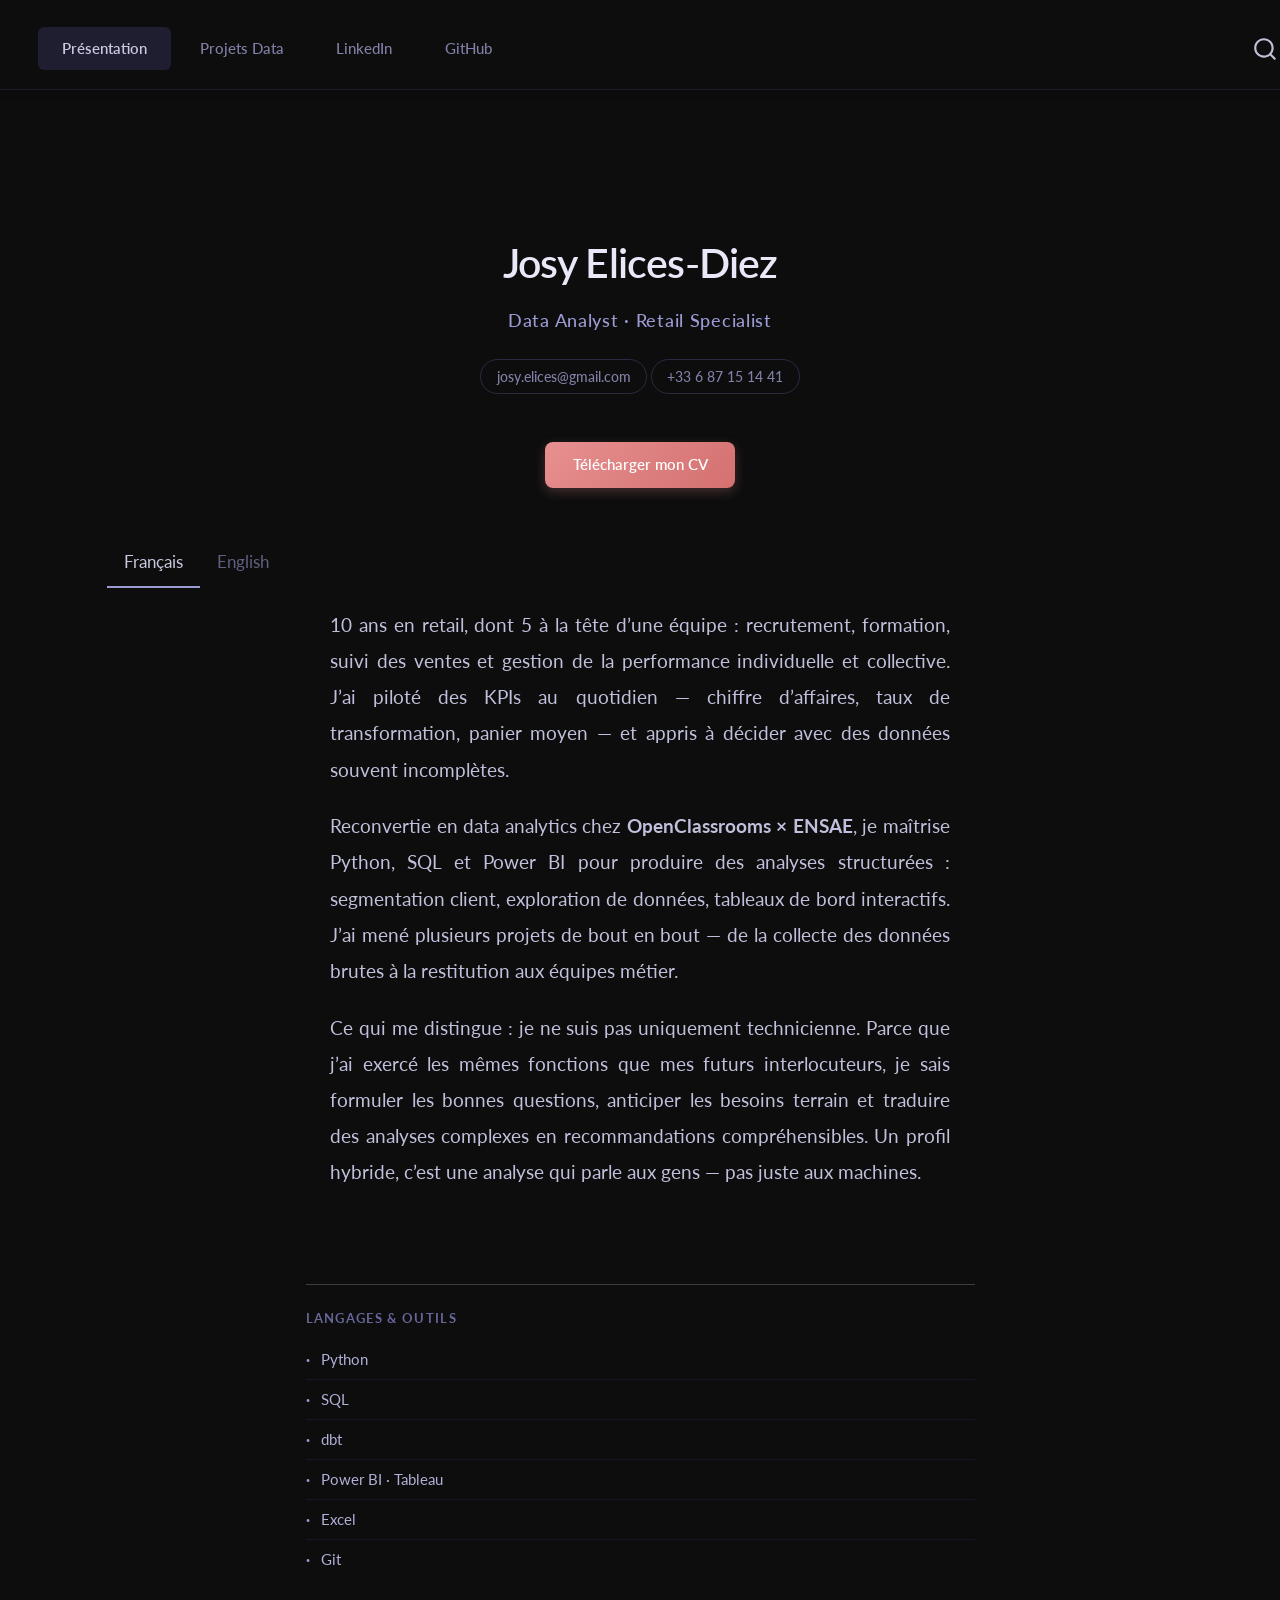
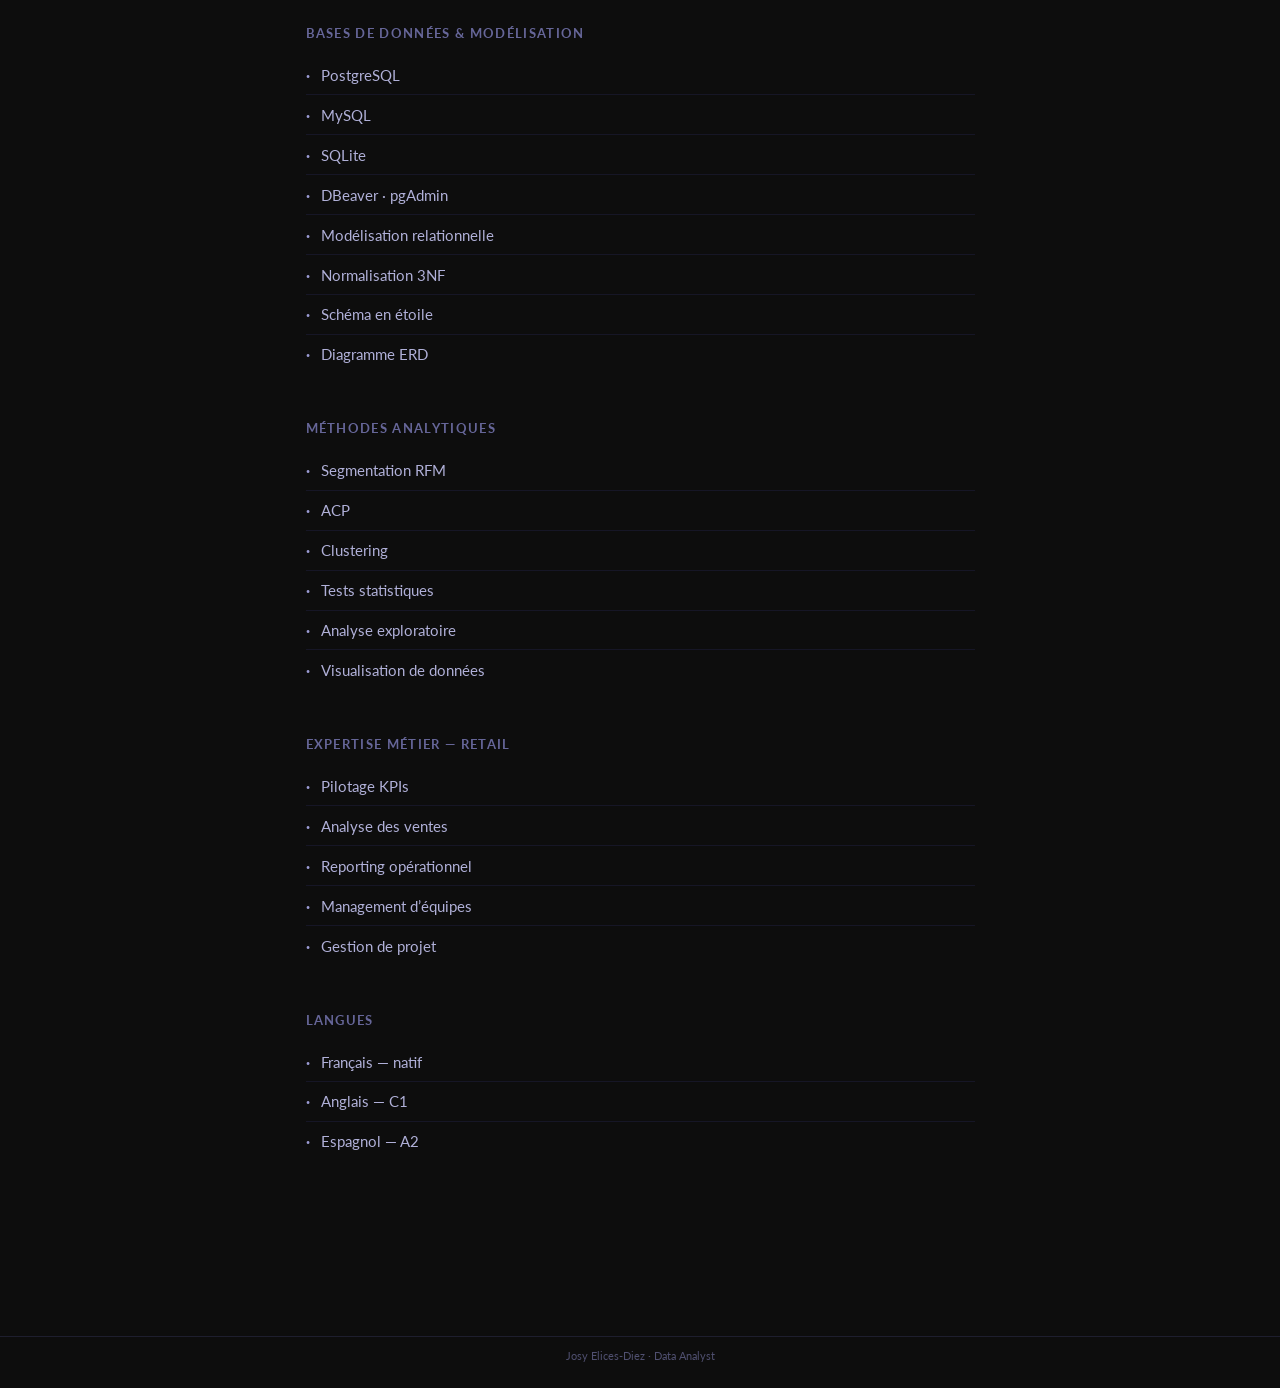
==== docs/index.html @ a038ada2 "Bio en 3 paragraphes : expérience, reconversion, valeur ajoutée hybride Co-Authored-By: Claude Sonne" ====
<!DOCTYPE html>
<html xmlns="http://www.w3.org/1999/xhtml" lang="en" xml:lang="en"><head>

<meta charset="utf-8">
<meta name="generator" content="quarto-1.9.37">

<meta name="viewport" content="width=device-width, initial-scale=1.0, user-scalable=yes">


<title>PORTFOLIO 2026</title>
<style>
/* Default styles provided by pandoc.
** See https://pandoc.org/MANUAL.html#variables-for-html for config info.
*/
code{white-space: pre-wrap;}
span.smallcaps{font-variant: small-caps;}
div.columns{display: flex; gap: min(4vw, 1.5em);}
div.column{flex: auto; overflow-x: auto;}
div.hanging-indent{margin-left: 1.5em; text-indent: -1.5em;}
ul.task-list{list-style: none;}
ul.task-list li input[type="checkbox"] {
  width: 0.8em;
  margin: 0 0.8em 0.2em -1em; /* quarto-specific, see https://github.com/quarto-dev/quarto-cli/issues/4556 */ 
  vertical-align: middle;
}
</style>


<script src="site_libs/quarto-nav/quarto-nav.js"></script>
<script src="site_libs/clipboard/clipboard.min.js"></script>
<script src="site_libs/quarto-search/autocomplete.umd.js"></script>
<script src="site_libs/quarto-search/fuse.min.js"></script>
<script src="site_libs/quarto-search/quarto-search.js"></script>
<meta name="quarto:offset" content="./">
<link href="./assets/favicon.png" rel="icon" type="image/png">
<script src="site_libs/quarto-html/quarto.js" type="module"></script>
<script src="site_libs/quarto-html/tabsets/tabsets.js" type="module"></script>
<script src="site_libs/quarto-html/popper.min.js"></script>
<script src="site_libs/quarto-html/tippy.umd.min.js"></script>
<script src="site_libs/quarto-html/anchor.min.js"></script>
<link href="site_libs/quarto-html/tippy.css" rel="stylesheet">
<link href="site_libs/quarto-html/quarto-syntax-highlighting-dark-d0ae9245876894da5ac7e18953ecc5cc.css" rel="stylesheet" id="quarto-text-highlighting-styles">
<script src="site_libs/bootstrap/bootstrap.min.js"></script>
<link href="site_libs/bootstrap/bootstrap-icons.css" rel="stylesheet">
<link href="site_libs/bootstrap/bootstrap-b96e903ed4b88f406683ec8179bb6e26.min.css" rel="stylesheet" append-hash="true" id="quarto-bootstrap" data-mode="dark">
<script id="quarto-search-options" type="application/json">{
  "location": "navbar",
  "copy-button": false,
  "collapse-after": 3,
  "panel-placement": "end",
  "type": "overlay",
  "limit": 50,
  "keyboard-shortcut": [
    "f",
    "/",
    "s"
  ],
  "show-item-context": false,
  "language": {
    "search-no-results-text": "No results",
    "search-matching-documents-text": "matching documents",
    "search-copy-link-title": "Copy link to search",
    "search-hide-matches-text": "Hide additional matches",
    "search-more-match-text": "more match in this document",
    "search-more-matches-text": "more matches in this document",
    "search-clear-button-title": "Clear",
    "search-text-placeholder": "",
    "search-detached-cancel-button-title": "Cancel",
    "search-submit-button-title": "Submit",
    "search-label": "Search"
  }
}</script>
<style>html{ scroll-behavior: smooth; }</style>


</head>

<body class="nav-fixed quarto-light">

<div id="quarto-search-results"></div>
  <header id="quarto-header" class="headroom fixed-top">
    <nav class="navbar navbar-expand-lg " data-bs-theme="dark">
      <div class="navbar-container container-fluid">
      <div class="navbar-brand-container mx-auto">
    <a class="navbar-brand" href="./index.html">
    <span class="navbar-title">PORTFOLIO 2026</span>
    </a>
  </div>
            <div id="quarto-search" class="" title="Search"></div>
          <button class="navbar-toggler" type="button" data-bs-toggle="collapse" data-bs-target="#navbarCollapse" aria-controls="navbarCollapse" role="menu" aria-expanded="false" aria-label="Toggle navigation" onclick="if (window.quartoToggleHeadroom) { window.quartoToggleHeadroom(); }">
  <span class="navbar-toggler-icon"></span>
</button>
          <div class="collapse navbar-collapse" id="navbarCollapse">
            <ul class="navbar-nav navbar-nav-scroll me-auto">
  <li class="nav-item">
    <a class="nav-link active" href="./index.html" aria-current="page"> 
<span class="menu-text">Présentation</span></a>
  </li>  
  <li class="nav-item">
    <a class="nav-link" href="./projets.html"> 
<span class="menu-text">Projets Data</span></a>
  </li>  
  <li class="nav-item">
    <a class="nav-link" href="https://www.linkedin.com/in/josy-elices-diez-03523225a/"> 
<span class="menu-text">LinkedIn</span></a>
  </li>  
  <li class="nav-item">
    <a class="nav-link" href="https://github.com/Elicesjo"> 
<span class="menu-text">GitHub</span></a>
  </li>  
</ul>
          </div> <!-- /navcollapse -->
            <div class="quarto-navbar-tools">
</div>
      </div> <!-- /container-fluid -->
    </nav>
</header>
<!-- content -->
<div id="quarto-content" class="quarto-container page-columns page-rows-contents page-layout-full page-navbar">
<!-- sidebar -->
<!-- margin-sidebar -->
    
<!-- main -->
<main class="content column-page" id="quarto-document-content"><header id="title-block-header" class="quarto-title-block"></header>




<section id="josy-elices-diez" class="level1 about-hero">
<h1>Josy Elices-Diez</h1>
<div class="job-title">
<p>Data Analyst · Retail Specialist</p>
</div>
<div class="contact-links">
<p><a href="mailto:josy.elices@gmail.com" class="contact-link">josy.elices@gmail.com</a> <a href="tel:+33687151441" class="contact-link">+33 6 87 15 14 41</a></p>
</div>
<div class="hero-actions">
<p><a href="assets/cv.pdf" class="cv-btn">Télécharger mon CV</a></p>
</div>
<div class="tabset-margin-container"></div><div class="panel-tabset">
<ul class="nav nav-tabs" role="tablist"><li class="nav-item" role="presentation"><a class="nav-link active" id="tabset-1-1-tab" data-bs-toggle="tab" data-bs-target="#tabset-1-1" role="tab" aria-controls="tabset-1-1" aria-selected="true" href="">Français</a></li><li class="nav-item" role="presentation"><a class="nav-link" id="tabset-1-2-tab" data-bs-toggle="tab" data-bs-target="#tabset-1-2" role="tab" aria-controls="tabset-1-2" aria-selected="false" href="">English</a></li></ul>
<div class="tab-content">
<div id="tabset-1-1" class="tab-pane active" role="tabpanel" aria-labelledby="tabset-1-1-tab">
<p>10 ans en retail, dont 5 à la tête d’une équipe : recrutement, formation, suivi des ventes et gestion de la performance individuelle et collective. J’ai piloté des KPIs au quotidien — chiffre d’affaires, taux de transformation, panier moyen — et appris à décider avec des données souvent incomplètes.</p>
<p>Reconvertie en data analytics chez <strong>OpenClassrooms × ENSAE</strong>, je maîtrise Python, SQL et Power BI pour produire des analyses structurées : segmentation client, exploration de données, tableaux de bord interactifs. J’ai mené plusieurs projets de bout en bout — de la collecte des données brutes à la restitution aux équipes métier.</p>
<p>Ce qui me distingue : je ne suis pas uniquement technicienne. Parce que j’ai exercé les mêmes fonctions que mes futurs interlocuteurs, je sais formuler les bonnes questions, anticiper les besoins terrain et traduire des analyses complexes en recommandations compréhensibles. Un profil hybride, c’est une analyse qui parle aux gens — pas juste aux machines.</p>
</div>
<div id="tabset-1-2" class="tab-pane" role="tabpanel" aria-labelledby="tabset-1-2-tab">
<p>10 years in retail, 5 of them managing a team: recruiting, training, tracking sales and individual performance. I drove KPIs daily — revenue, conversion rate, average basket — and learned to make decisions with imperfect data.</p>
<p>Retrained in data analytics at <strong>OpenClassrooms × ENSAE</strong>, I work with Python, SQL and Power BI to deliver structured analyses: customer segmentation, exploratory data analysis, interactive dashboards. I have led several end-to-end projects — from raw data to business-ready insights.</p>
<p>What sets me apart: I’m not just a technician. Because I’ve done the jobs of the people I’ll be analysing data for, I know how to ask the right questions, anticipate real needs, and turn complex analyses into clear recommendations. A hybrid profile means insights that speak to people — not just to machines.</p>
</div>
</div>
</div>
</section>
<div class="about-content">
<hr>
<section id="langages-outils" class="level4 skill-group">
<h4 class="anchored" data-anchor-id="langages-outils">Langages &amp; outils</h4>
<ul>
<li>Python</li>
<li>SQL</li>
<li>dbt</li>
<li>Power BI · Tableau</li>
<li>Excel</li>
<li>Git</li>
</ul>
</section>
<section id="bases-de-données-modélisation" class="level4 skill-group">
<h4 class="anchored" data-anchor-id="bases-de-données-modélisation">Bases de données &amp; modélisation</h4>
<ul>
<li>PostgreSQL</li>
<li>MySQL</li>
<li>SQLite</li>
<li>DBeaver · pgAdmin</li>
<li>Modélisation relationnelle</li>
<li>Normalisation 3NF</li>
<li>Schéma en étoile</li>
<li>Diagramme ERD</li>
</ul>
</section>
<section id="méthodes-analytiques" class="level4 skill-group">
<h4 class="anchored" data-anchor-id="méthodes-analytiques">Méthodes analytiques</h4>
<ul>
<li>Segmentation RFM</li>
<li>ACP</li>
<li>Clustering</li>
<li>Tests statistiques</li>
<li>Analyse exploratoire</li>
<li>Visualisation de données</li>
</ul>
</section>
<section id="expertise-métier-retail" class="level4 skill-group">
<h4 class="anchored" data-anchor-id="expertise-métier-retail">Expertise métier — Retail</h4>
<ul>
<li>Pilotage KPIs</li>
<li>Analyse des ventes</li>
<li>Reporting opérationnel</li>
<li>Management d’équipes</li>
<li>Gestion de projet</li>
</ul>
</section>
<section id="langues" class="level4 skill-group">
<h4 class="anchored" data-anchor-id="langues">Langues</h4>
<ul>
<li>Français — natif</li>
<li>Anglais — C1</li>
<li>Espagnol — A2</li>
</ul>
</section>
</div>



</main> <!-- /main -->
<script id="quarto-html-after-body" type="application/javascript">
  window.document.addEventListener("DOMContentLoaded", function (event) {
    const icon = "";
    const anchorJS = new window.AnchorJS();
    anchorJS.options = {
      placement: 'right',
      icon: icon
    };
    anchorJS.add('.anchored');
    const isCodeAnnotation = (el) => {
      for (const clz of el.classList) {
        if (clz.startsWith('code-annotation-')) {                     
          return true;
        }
      }
      return false;
    }
    const onCopySuccess = function(e) {
      // button target
      const button = e.trigger;
      // don't keep focus
      button.blur();
      // flash "checked"
      button.classList.add('code-copy-button-checked');
      var currentTitle = button.getAttribute("title");
      button.setAttribute("title", "Copied!");
      let tooltip;
      if (window.bootstrap) {
        button.setAttribute("data-bs-toggle", "tooltip");
        button.setAttribute("data-bs-placement", "left");
        button.setAttribute("data-bs-title", "Copied!");
        tooltip = new bootstrap.Tooltip(button, 
          { trigger: "manual", 
            customClass: "code-copy-button-tooltip",
            offset: [0, -8]});
        tooltip.show();    
      }
      setTimeout(function() {
        if (tooltip) {
          tooltip.hide();
          button.removeAttribute("data-bs-title");
          button.removeAttribute("data-bs-toggle");
          button.removeAttribute("data-bs-placement");
        }
        button.setAttribute("title", currentTitle);
        button.classList.remove('code-copy-button-checked');
      }, 1000);
      // clear code selection
      e.clearSelection();
    }
    const getTextToCopy = function(trigger) {
      const outerScaffold = trigger.parentElement.cloneNode(true);
      const codeEl = outerScaffold.querySelector('code');
      for (const childEl of codeEl.children) {
        if (isCodeAnnotation(childEl)) {
          childEl.remove();
        }
      }
      return codeEl.innerText;
    }
    const clipboard = new window.ClipboardJS('.code-copy-button:not([data-in-quarto-modal])', {
      text: getTextToCopy
    });
    clipboard.on('success', onCopySuccess);
    if (window.document.getElementById('quarto-embedded-source-code-modal')) {
      const clipboardModal = new window.ClipboardJS('.code-copy-button[data-in-quarto-modal]', {
        text: getTextToCopy,
        container: window.document.getElementById('quarto-embedded-source-code-modal')
      });
      clipboardModal.on('success', onCopySuccess);
    }
      var localhostRegex = new RegExp(/^(?:http|https):\/\/localhost\:?[0-9]*\//);
      var mailtoRegex = new RegExp(/^mailto:/);
        var filterRegex = new RegExp('/' + window.location.host + '/');
      var isInternal = (href) => {
          return filterRegex.test(href) || localhostRegex.test(href) || mailtoRegex.test(href);
      }
      // Inspect non-navigation links and adorn them if external
     var links = window.document.querySelectorAll('a[href]:not(.nav-link):not(.navbar-brand):not(.toc-action):not(.sidebar-link):not(.sidebar-item-toggle):not(.pagination-link):not(.no-external):not([aria-hidden]):not(.dropdown-item):not(.quarto-navigation-tool):not(.about-link)');
      for (var i=0; i<links.length; i++) {
        const link = links[i];
        if (!isInternal(link.href)) {
          // undo the damage that might have been done by quarto-nav.js in the case of
          // links that we want to consider external
          if (link.dataset.originalHref !== undefined) {
            link.href = link.dataset.originalHref;
          }
        }
      }
    function tippyHover(el, contentFn, onTriggerFn, onUntriggerFn) {
      const config = {
        allowHTML: true,
        maxWidth: 500,
        delay: 100,
        arrow: false,
        appendTo: function(el) {
            return el.parentElement;
        },
        interactive: true,
        interactiveBorder: 10,
        theme: 'quarto',
        placement: 'bottom-start',
      };
      if (contentFn) {
        config.content = contentFn;
      }
      if (onTriggerFn) {
        config.onTrigger = onTriggerFn;
      }
      if (onUntriggerFn) {
        config.onUntrigger = onUntriggerFn;
      }
      window.tippy(el, config); 
    }
    const noterefs = window.document.querySelectorAll('a[role="doc-noteref"]');
    for (var i=0; i<noterefs.length; i++) {
      const ref = noterefs[i];
      tippyHover(ref, function() {
        // use id or data attribute instead here
        let href = ref.getAttribute('data-footnote-href') || ref.getAttribute('href');
        try { href = new URL(href).hash; } catch {}
        const id = href.replace(/^#\/?/, "");
        const note = window.document.getElementById(id);
        if (note) {
          return note.innerHTML;
        } else {
          return "";
        }
      });
    }
    const xrefs = window.document.querySelectorAll('a.quarto-xref');
    const processXRef = (id, note) => {
      // Strip column container classes
      const stripColumnClz = (el) => {
        el.classList.remove("page-full", "page-columns");
        if (el.children) {
          for (const child of el.children) {
            stripColumnClz(child);
          }
        }
      }
      stripColumnClz(note)
      if (id === null || id.startsWith('sec-')) {
        // Special case sections, only their first couple elements
        const container = document.createElement("div");
        if (note.children && note.children.length > 2) {
          container.appendChild(note.children[0].cloneNode(true));
          for (let i = 1; i < note.children.length; i++) {
            const child = note.children[i];
            if (child.tagName === "P" && child.innerText === "") {
              continue;
            } else {
              container.appendChild(child.cloneNode(true));
              break;
            }
          }
          if (window.Quarto?.typesetMath) {
            window.Quarto.typesetMath(container);
          }
          return container.innerHTML
        } else {
          if (window.Quarto?.typesetMath) {
            window.Quarto.typesetMath(note);
          }
          return note.innerHTML;
        }
      } else {
        // Remove any anchor links if they are present
        const anchorLink = note.querySelector('a.anchorjs-link');
        if (anchorLink) {
          anchorLink.remove();
        }
        if (window.Quarto?.typesetMath) {
          window.Quarto.typesetMath(note);
        }
        if (note.classList.contains("callout")) {
          return note.outerHTML;
        } else {
          return note.innerHTML;
        }
      }
    }
    for (var i=0; i<xrefs.length; i++) {
      const xref = xrefs[i];
      tippyHover(xref, undefined, function(instance) {
        instance.disable();
        let url = xref.getAttribute('href');
        let hash = undefined; 
        if (url.startsWith('#')) {
          hash = url;
        } else {
          try { hash = new URL(url).hash; } catch {}
        }
        if (hash) {
          const id = hash.replace(/^#\/?/, "");
          const note = window.document.getElementById(id);
          if (note !== null) {
            try {
              const html = processXRef(id, note.cloneNode(true));
              instance.setContent(html);
            } finally {
              instance.enable();
              instance.show();
            }
          } else {
            // See if we can fetch this
            fetch(url.split('#')[0])
            .then(res => res.text())
            .then(html => {
              const parser = new DOMParser();
              const htmlDoc = parser.parseFromString(html, "text/html");
              const note = htmlDoc.getElementById(id);
              if (note !== null) {
                const html = processXRef(id, note);
                instance.setContent(html);
              } 
            }).finally(() => {
              instance.enable();
              instance.show();
            });
          }
        } else {
          // See if we can fetch a full url (with no hash to target)
          // This is a special case and we should probably do some content thinning / targeting
          fetch(url)
          .then(res => res.text())
          .then(html => {
            const parser = new DOMParser();
            const htmlDoc = parser.parseFromString(html, "text/html");
            const note = htmlDoc.querySelector('main.content');
            if (note !== null) {
              // This should only happen for chapter cross references
              // (since there is no id in the URL)
              // remove the first header
              if (note.children.length > 0 && note.children[0].tagName === "HEADER") {
                note.children[0].remove();
              }
              const html = processXRef(null, note);
              instance.setContent(html);
            } 
          }).finally(() => {
            instance.enable();
            instance.show();
          });
        }
      }, function(instance) {
      });
    }
        let selectedAnnoteEl;
        const selectorForAnnotation = ( cell, annotation) => {
          let cellAttr = 'data-code-cell="' + cell + '"';
          let lineAttr = 'data-code-annotation="' +  annotation + '"';
          const selector = 'span[' + cellAttr + '][' + lineAttr + ']';
          return selector;
        }
        const selectCodeLines = (annoteEl) => {
          const doc = window.document;
          const targetCell = annoteEl.getAttribute("data-target-cell");
          const targetAnnotation = annoteEl.getAttribute("data-target-annotation");
          const annoteSpan = window.document.querySelector(selectorForAnnotation(targetCell, targetAnnotation));
          const lines = annoteSpan.getAttribute("data-code-lines").split(",");
          const lineIds = lines.map((line) => {
            return targetCell + "-" + line;
          })
          let top = null;
          let height = null;
          let parent = null;
          if (lineIds.length > 0) {
              //compute the position of the single el (top and bottom and make a div)
              const el = window.document.getElementById(lineIds[0]);
              top = el.offsetTop;
              height = el.offsetHeight;
              parent = el.parentElement.parentElement;
            if (lineIds.length > 1) {
              const lastEl = window.document.getElementById(lineIds[lineIds.length - 1]);
              const bottom = lastEl.offsetTop + lastEl.offsetHeight;
              height = bottom - top;
            }
            if (top !== null && height !== null && parent !== null) {
              // cook up a div (if necessary) and position it 
              let div = window.document.getElementById("code-annotation-line-highlight");
              if (div === null) {
                div = window.document.createElement("div");
                div.setAttribute("id", "code-annotation-line-highlight");
                div.style.position = 'absolute';
                parent.appendChild(div);
              }
              div.style.top = top - 2 + "px";
              div.style.height = height + 4 + "px";
              div.style.left = 0;
              let gutterDiv = window.document.getElementById("code-annotation-line-highlight-gutter");
              if (gutterDiv === null) {
                gutterDiv = window.document.createElement("div");
                gutterDiv.setAttribute("id", "code-annotation-line-highlight-gutter");
                gutterDiv.style.position = 'absolute';
                const codeCell = window.document.getElementById(targetCell);
                const gutter = codeCell.querySelector('.code-annotation-gutter');
                gutter.appendChild(gutterDiv);
              }
              gutterDiv.style.top = top - 2 + "px";
              gutterDiv.style.height = height + 4 + "px";
            }
            selectedAnnoteEl = annoteEl;
          }
        };
        const unselectCodeLines = () => {
          const elementsIds = ["code-annotation-line-highlight", "code-annotation-line-highlight-gutter"];
          elementsIds.forEach((elId) => {
            const div = window.document.getElementById(elId);
            if (div) {
              div.remove();
            }
          });
          selectedAnnoteEl = undefined;
        };
          // Handle positioning of the toggle
      window.addEventListener(
        "resize",
        throttle(() => {
          elRect = undefined;
          if (selectedAnnoteEl) {
            selectCodeLines(selectedAnnoteEl);
          }
        }, 10)
      );
      function throttle(fn, ms) {
      let throttle = false;
      let timer;
        return (...args) => {
          if(!throttle) { // first call gets through
              fn.apply(this, args);
              throttle = true;
          } else { // all the others get throttled
              if(timer) clearTimeout(timer); // cancel #2
              timer = setTimeout(() => {
                fn.apply(this, args);
                timer = throttle = false;
              }, ms);
          }
        };
      }
        // Attach click handler to the DT
        const annoteDls = window.document.querySelectorAll('dt[data-target-cell]');
        for (const annoteDlNode of annoteDls) {
          annoteDlNode.addEventListener('click', (event) => {
            const clickedEl = event.target;
            if (clickedEl !== selectedAnnoteEl) {
              unselectCodeLines();
              const activeEl = window.document.querySelector('dt[data-target-cell].code-annotation-active');
              if (activeEl) {
                activeEl.classList.remove('code-annotation-active');
              }
              selectCodeLines(clickedEl);
              clickedEl.classList.add('code-annotation-active');
            } else {
              // Unselect the line
              unselectCodeLines();
              clickedEl.classList.remove('code-annotation-active');
            }
          });
        }
    const findCites = (el) => {
      const parentEl = el.parentElement;
      if (parentEl) {
        const cites = parentEl.dataset.cites;
        if (cites) {
          return {
            el,
            cites: cites.split(' ')
          };
        } else {
          return findCites(el.parentElement)
        }
      } else {
        return undefined;
      }
    };
    var bibliorefs = window.document.querySelectorAll('a[role="doc-biblioref"]');
    for (var i=0; i<bibliorefs.length; i++) {
      const ref = bibliorefs[i];
      const citeInfo = findCites(ref);
      if (citeInfo) {
        tippyHover(citeInfo.el, function() {
          var popup = window.document.createElement('div');
          citeInfo.cites.forEach(function(cite) {
            var citeDiv = window.document.createElement('div');
            citeDiv.classList.add('hanging-indent');
            citeDiv.classList.add('csl-entry');
            var biblioDiv = window.document.getElementById('ref-' + cite);
            if (biblioDiv) {
              citeDiv.innerHTML = biblioDiv.innerHTML;
            }
            popup.appendChild(citeDiv);
          });
          return popup.innerHTML;
        });
      }
    }
  });
  </script>
</div> <!-- /content -->
<footer class="footer">
  <div class="nav-footer">
    <div class="nav-footer-left">
      &nbsp;
    </div>   
    <div class="nav-footer-center">
<p>Josy Elices-Diez · Data Analyst</p>
</div>
    <div class="nav-footer-right">
      &nbsp;
    </div>
  </div>
</footer>




<script src="site_libs/quarto-html/zenscroll-min.js"></script>
</body></html>
---- docs/site_libs/quarto-html/tippy.css ----
.tippy-box[data-animation=fade][data-state=hidden]{opacity:0}[data-tippy-root]{max-width:calc(100vw - 10px)}.tippy-box{position:relative;background-color:#333;color:#fff;border-radius:4px;font-size:14px;line-height:1.4;white-space:normal;outline:0;transition-property:transform,visibility,opacity}.tippy-box[data-placement^=top]>.tippy-arrow{bottom:0}.tippy-box[data-placement^=top]>.tippy-arrow:before{bottom:-7px;left:0;border-width:8px 8px 0;border-top-color:initial;transform-origin:center top}.tippy-box[data-placement^=bottom]>.tippy-arrow{top:0}.tippy-box[data-placement^=bottom]>.tippy-arrow:before{top:-7px;left:0;border-width:0 8px 8px;border-bottom-color:initial;transform-origin:center bottom}.tippy-box[data-placement^=left]>.tippy-arrow{right:0}.tippy-box[data-placement^=left]>.tippy-arrow:before{border-width:8px 0 8px 8px;border-left-color:initial;right:-7px;transform-origin:center left}.tippy-box[data-placement^=right]>.tippy-arrow{left:0}.tippy-box[data-placement^=right]>.tippy-arrow:before{left:-7px;border-width:8px 8px 8px 0;border-right-color:initial;transform-origin:center right}.tippy-box[data-inertia][data-state=visible]{transition-timing-function:cubic-bezier(.54,1.5,.38,1.11)}.tippy-arrow{width:16px;height:16px;color:#333}.tippy-arrow:before{content:"";position:absolute;border-color:transparent;border-style:solid}.tippy-content{position:relative;padding:5px 9px;z-index:1}
---- docs/site_libs/quarto-html/quarto-syntax-highlighting-dark-d0ae9245876894da5ac7e18953ecc5cc.css ----
/* quarto syntax highlight colors */
:root {
  --quarto-hl-al-color: #f07178;
  --quarto-hl-an-color: #d4d0ab;
  --quarto-hl-at-color: #00e0e0;
  --quarto-hl-bn-color: #d4d0ab;
  --quarto-hl-bu-color: #abe338;
  --quarto-hl-ch-color: #abe338;
  --quarto-hl-co-color: #f8f8f2;
  --quarto-hl-cv-color: #ffd700;
  --quarto-hl-cn-color: #ffd700;
  --quarto-hl-cf-color: #ffa07a;
  --quarto-hl-dt-color: #ffa07a;
  --quarto-hl-dv-color: #d4d0ab;
  --quarto-hl-do-color: #f8f8f2;
  --quarto-hl-er-color: #f07178;
  --quarto-hl-ex-color: #00e0e0;
  --quarto-hl-fl-color: #d4d0ab;
  --quarto-hl-fu-color: #ffa07a;
  --quarto-hl-im-color: #abe338;
  --quarto-hl-in-color: #d4d0ab;
  --quarto-hl-kw-color: #ffa07a;
  --quarto-hl-op-color: #ffa07a;
  --quarto-hl-ot-color: #00e0e0;
  --quarto-hl-pp-color: #dcc6e0;
  --quarto-hl-re-color: #00e0e0;
  --quarto-hl-sc-color: #abe338;
  --quarto-hl-ss-color: #abe338;
  --quarto-hl-st-color: #abe338;
  --quarto-hl-va-color: #00e0e0;
  --quarto-hl-vs-color: #abe338;
  --quarto-hl-wa-color: #dcc6e0;
}

/* other quarto variables */
:root {
  --quarto-font-monospace: SFMono-Regular, Menlo, Monaco, Consolas, "Liberation Mono", "Courier New", monospace;
}

/* syntax highlight based on Pandoc's rules */
pre > code.sourceCode > span {
  color: #f8f8f2;
}

code.sourceCode > span {
  color: #f8f8f2;
}

div.sourceCode,
div.sourceCode pre.sourceCode {
  color: #f8f8f2;
}

/* Normal */
code span {
  color: #f8f8f2;
}

/* Alert */
code span.al {
  color: #f07178;
}

/* Annotation */
code span.an {
  color: #d4d0ab;
}

/* Attribute */
code span.at {
  color: #00e0e0;
}

/* BaseN */
code span.bn {
  color: #d4d0ab;
}

/* BuiltIn */
code span.bu {
  color: #abe338;
}

/* ControlFlow */
code span.cf {
  font-weight: bold;
  color: #ffa07a;
}

/* Char */
code span.ch {
  color: #abe338;
}

/* Constant */
code span.cn {
  color: #ffd700;
}

/* Comment */
code span.co {
  font-style: italic;
  color: #f8f8f2;
}

/* CommentVar */
code span.cv {
  color: #ffd700;
}

/* Documentation */
code span.do {
  color: #f8f8f2;
}

/* DataType */
code span.dt {
  color: #ffa07a;
}

/* DecVal */
code span.dv {
  color: #d4d0ab;
}

/* Error */
code span.er {
  color: #f07178;
  text-decoration: underline;
}

/* Extension */
code span.ex {
  font-weight: bold;
  color: #00e0e0;
}

/* Float */
code span.fl {
  color: #d4d0ab;
}

/* Function */
code span.fu {
  color: #ffa07a;
}

/* Import */
code span.im {
  color: #abe338;
}

/* Information */
code span.in {
  color: #d4d0ab;
}

/* Keyword */
code span.kw {
  font-weight: bold;
  color: #ffa07a;
}

/* Operator */
code span.op {
  color: #ffa07a;
}

/* Other */
code span.ot {
  color: #00e0e0;
}

/* Preprocessor */
code span.pp {
  color: #dcc6e0;
}

/* RegionMarker */
code span.re {
  background-color: #f8f8f2;
  color: #00e0e0;
}

/* SpecialChar */
code span.sc {
  color: #abe338;
}

/* SpecialString */
code span.ss {
  color: #abe338;
}

/* String */
code span.st {
  color: #abe338;
}

/* Variable */
code span.va {
  color: #00e0e0;
}

/* VerbatimString */
code span.vs {
  color: #abe338;
}

/* Warning */
code span.wa {
  color: #dcc6e0;
}

.prevent-inlining {
  content: "</";
}

/*# sourceMappingURL=e2dac9153eaf3c552d5043f9565d03d7.css.map */
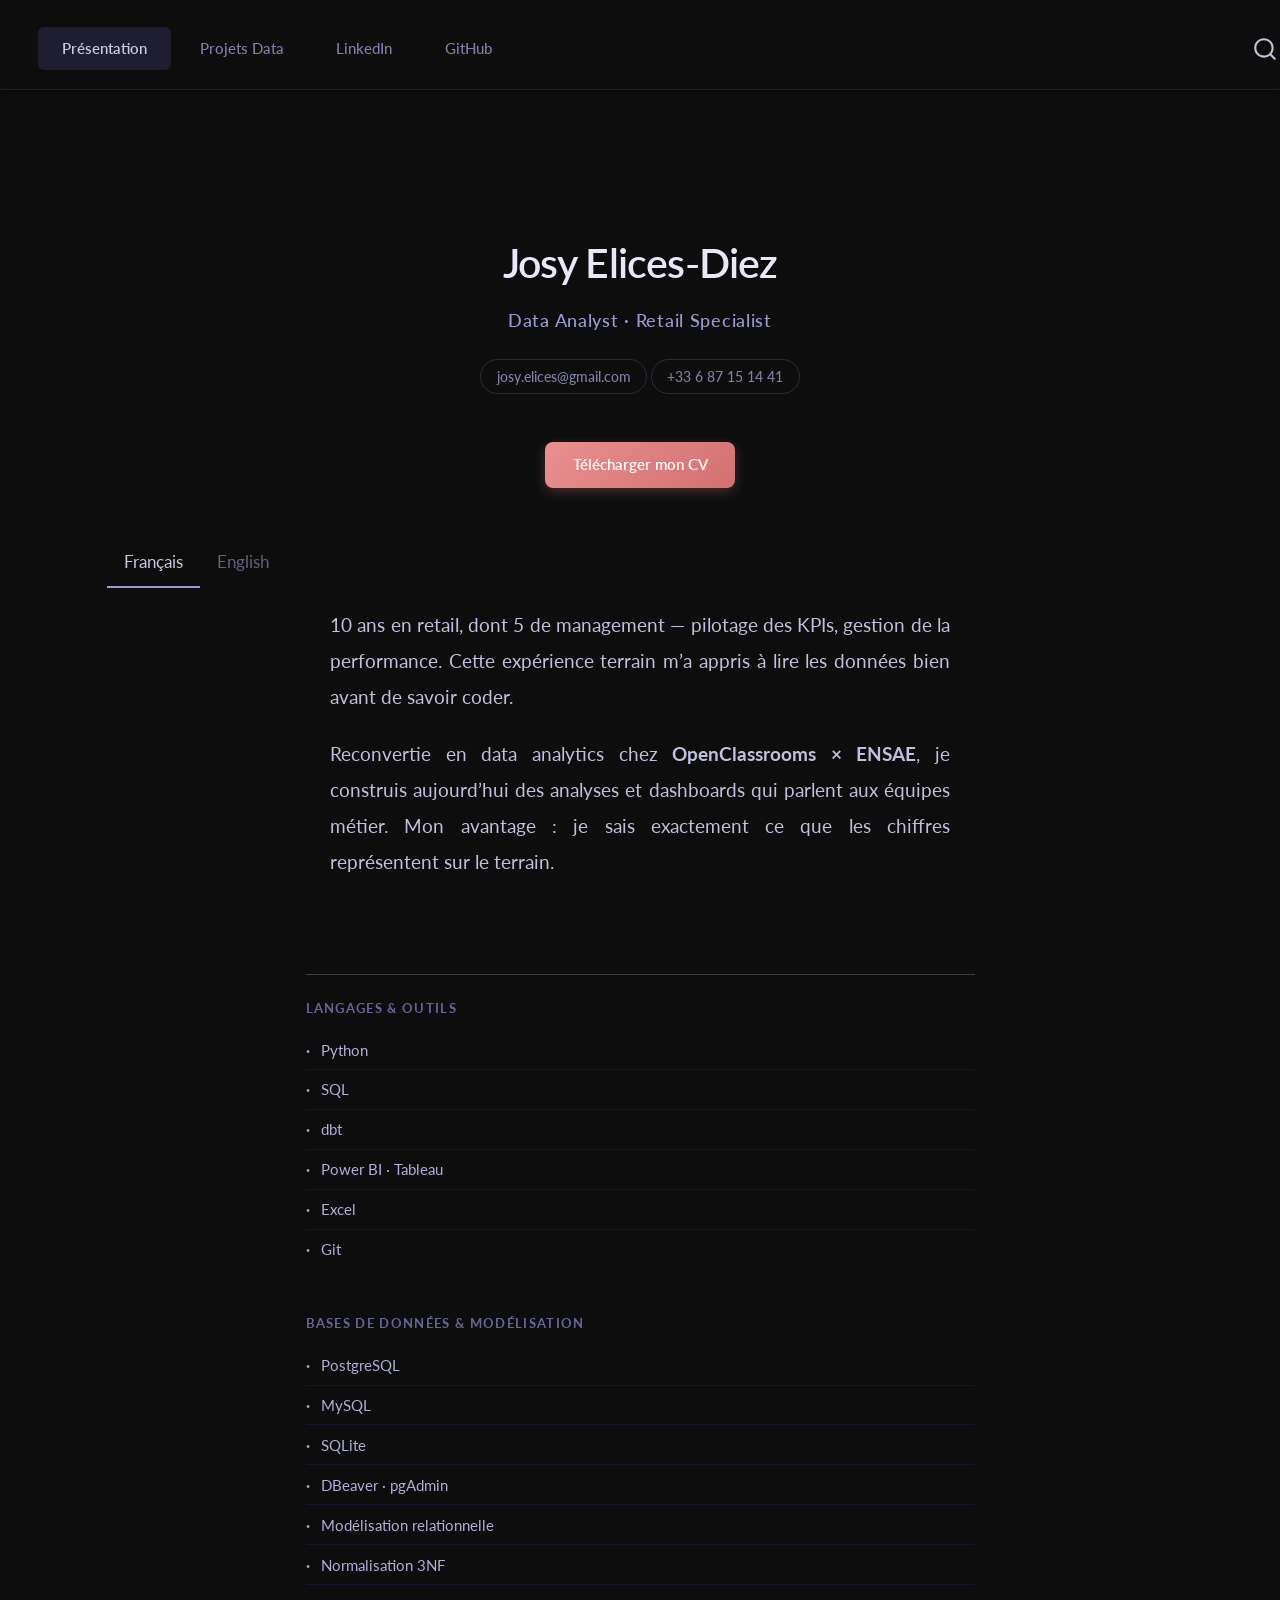
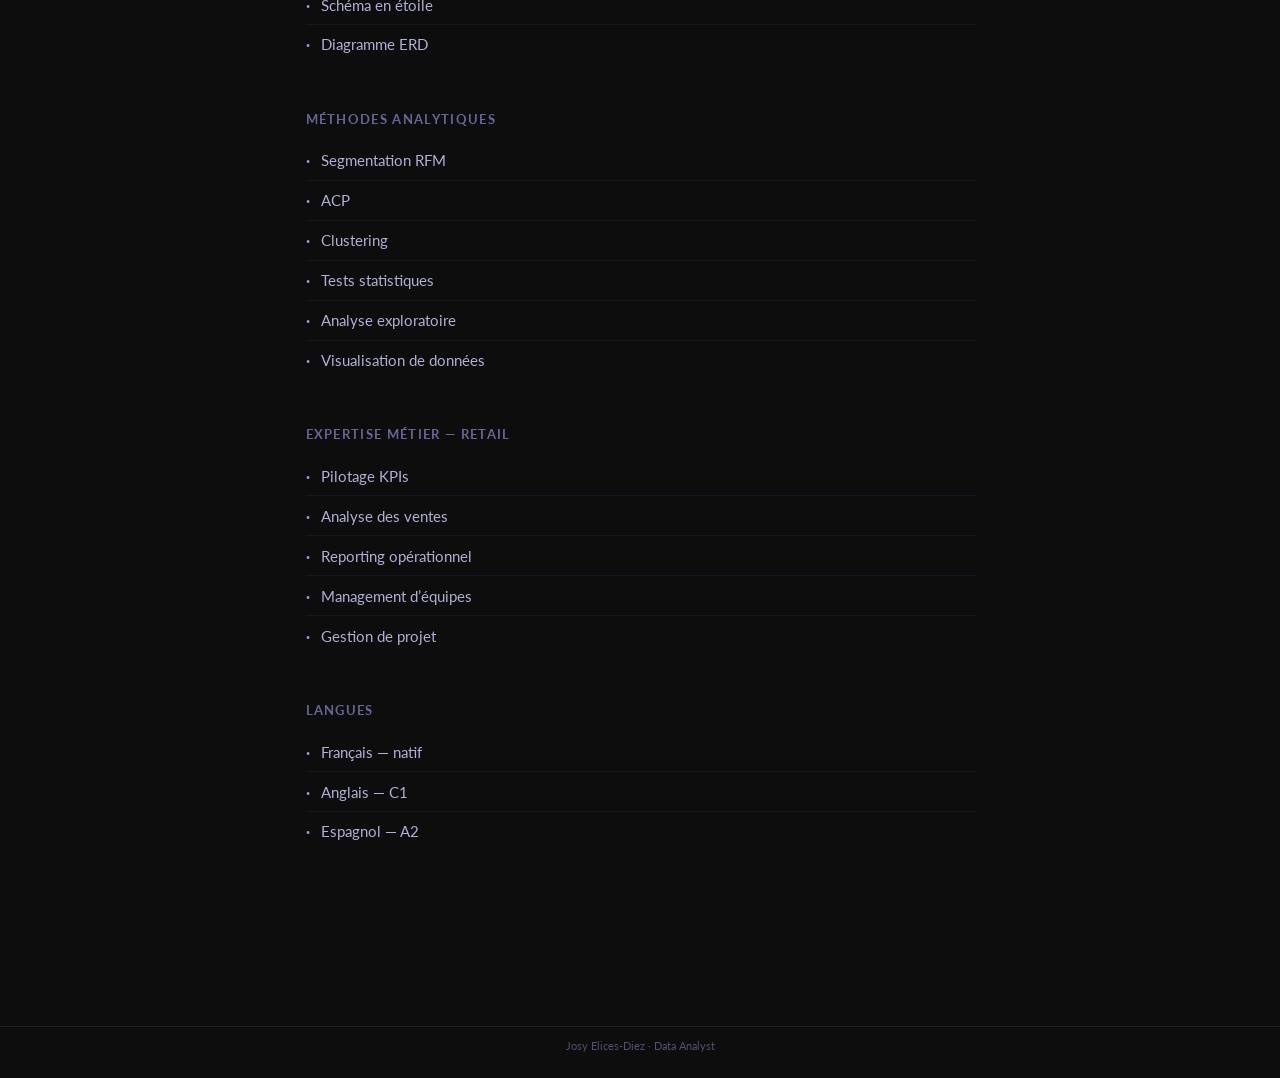
==== commit f4876395: "Bio version finale — texte utilisateur, concis et percutant Co-Authored-By: Claude Sonnet 4.6 <norep" ====
--- a/docs/index.html
+++ b/docs/index.html
@@ -141,14 +141,12 @@
 <ul class="nav nav-tabs" role="tablist"><li class="nav-item" role="presentation"><a class="nav-link active" id="tabset-1-1-tab" data-bs-toggle="tab" data-bs-target="#tabset-1-1" role="tab" aria-controls="tabset-1-1" aria-selected="true" href="">Français</a></li><li class="nav-item" role="presentation"><a class="nav-link" id="tabset-1-2-tab" data-bs-toggle="tab" data-bs-target="#tabset-1-2" role="tab" aria-controls="tabset-1-2" aria-selected="false" href="">English</a></li></ul>
 <div class="tab-content">
 <div id="tabset-1-1" class="tab-pane active" role="tabpanel" aria-labelledby="tabset-1-1-tab">
-<p>10 ans en retail, dont 5 à la tête d’une équipe : recrutement, formation, suivi des ventes et gestion de la performance individuelle et collective. J’ai piloté des KPIs au quotidien — chiffre d’affaires, taux de transformation, panier moyen — et appris à décider avec des données souvent incomplètes.</p>
-<p>Reconvertie en data analytics chez <strong>OpenClassrooms × ENSAE</strong>, je maîtrise Python, SQL et Power BI pour produire des analyses structurées : segmentation client, exploration de données, tableaux de bord interactifs. J’ai mené plusieurs projets de bout en bout — de la collecte des données brutes à la restitution aux équipes métier.</p>
-<p>Ce qui me distingue : je ne suis pas uniquement technicienne. Parce que j’ai exercé les mêmes fonctions que mes futurs interlocuteurs, je sais formuler les bonnes questions, anticiper les besoins terrain et traduire des analyses complexes en recommandations compréhensibles. Un profil hybride, c’est une analyse qui parle aux gens — pas juste aux machines.</p>
+<p>10 ans en retail, dont 5 de management — pilotage des KPIs, gestion de la performance. Cette expérience terrain m’a appris à lire les données bien avant de savoir coder.</p>
+<p>Reconvertie en data analytics chez <strong>OpenClassrooms × ENSAE</strong>, je construis aujourd’hui des analyses et dashboards qui parlent aux équipes métier. Mon avantage : je sais exactement ce que les chiffres représentent sur le terrain.</p>
 </div>
 <div id="tabset-1-2" class="tab-pane" role="tabpanel" aria-labelledby="tabset-1-2-tab">
-<p>10 years in retail, 5 of them managing a team: recruiting, training, tracking sales and individual performance. I drove KPIs daily — revenue, conversion rate, average basket — and learned to make decisions with imperfect data.</p>
-<p>Retrained in data analytics at <strong>OpenClassrooms × ENSAE</strong>, I work with Python, SQL and Power BI to deliver structured analyses: customer segmentation, exploratory data analysis, interactive dashboards. I have led several end-to-end projects — from raw data to business-ready insights.</p>
-<p>What sets me apart: I’m not just a technician. Because I’ve done the jobs of the people I’ll be analysing data for, I know how to ask the right questions, anticipate real needs, and turn complex analyses into clear recommendations. A hybrid profile means insights that speak to people — not just to machines.</p>
+<p>10 years in retail, 5 in management — KPI tracking, performance management. That hands-on experience taught me to read data long before I learned to code.</p>
+<p>Retrained in data analytics at <strong>OpenClassrooms × ENSAE</strong>, I now build analyses and dashboards that speak to business teams. My edge: I know exactly what the numbers mean on the ground.</p>
 </div>
 </div>
 </div>
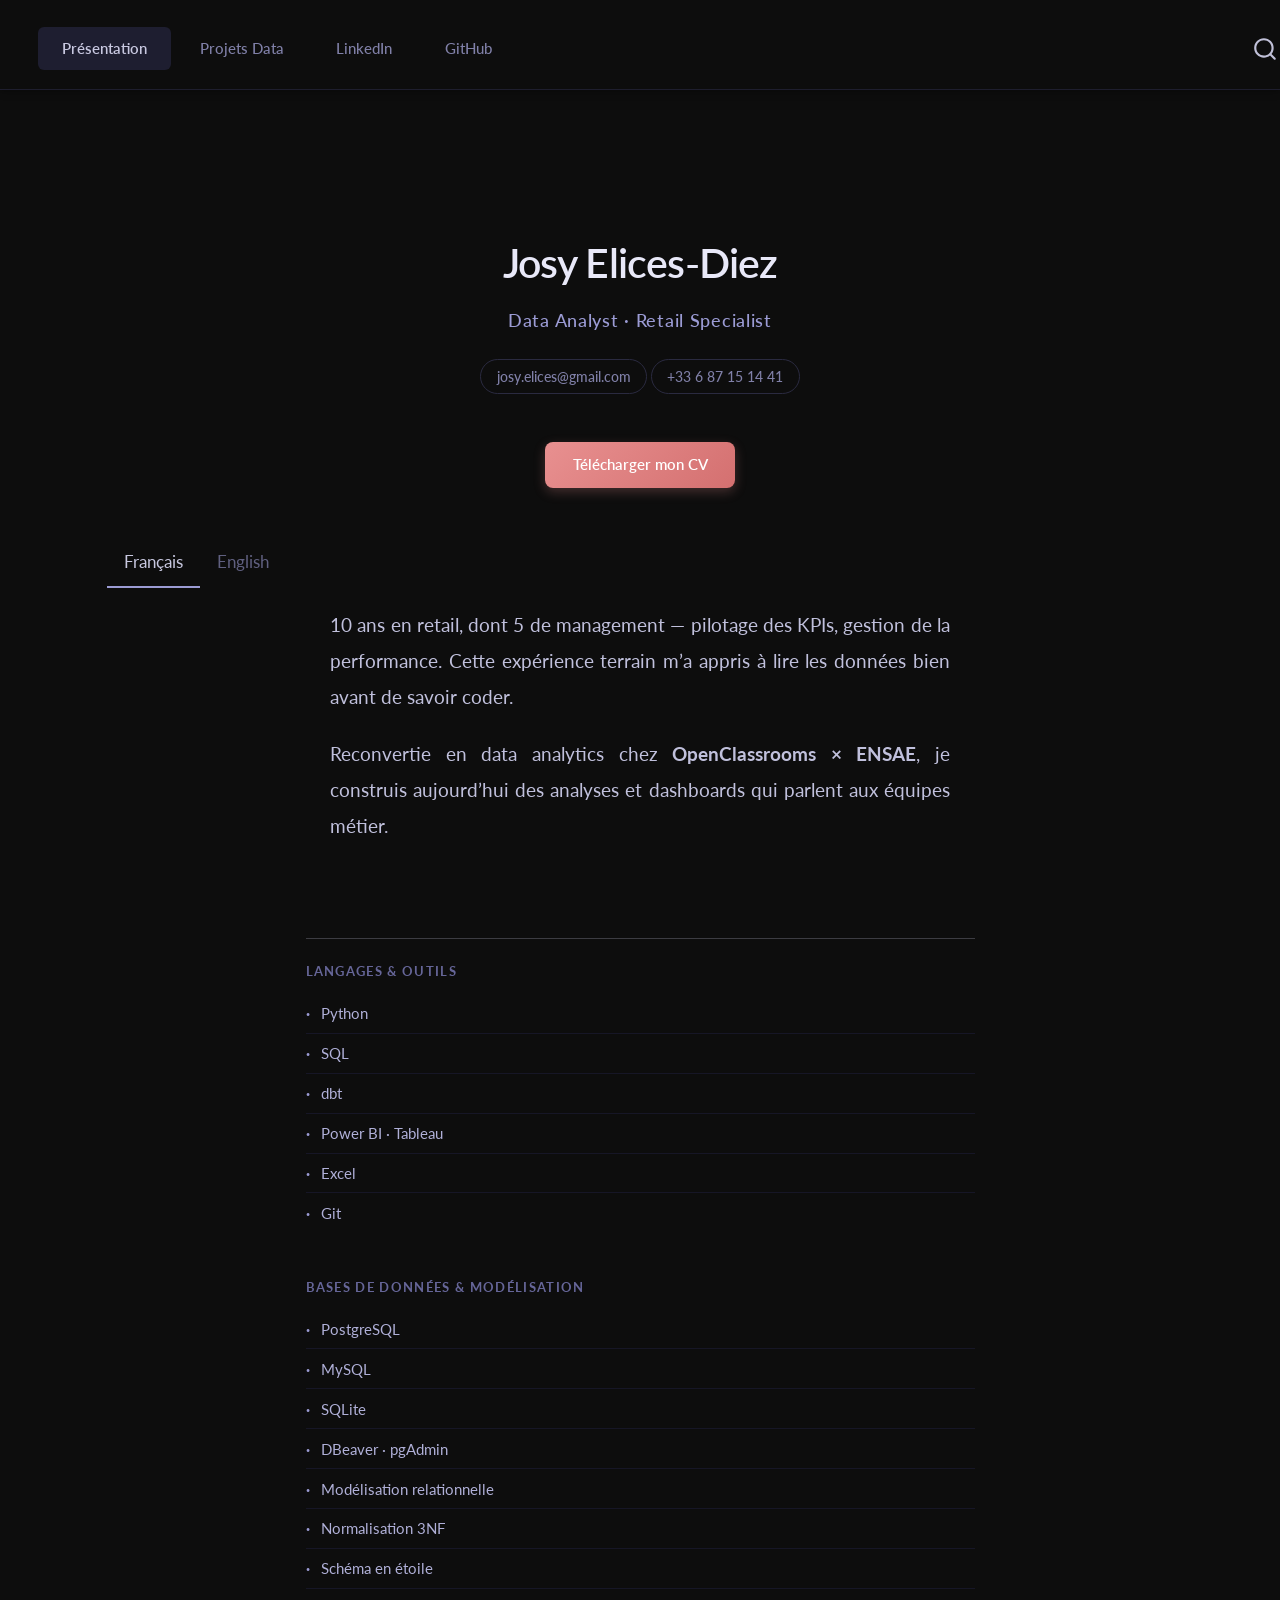
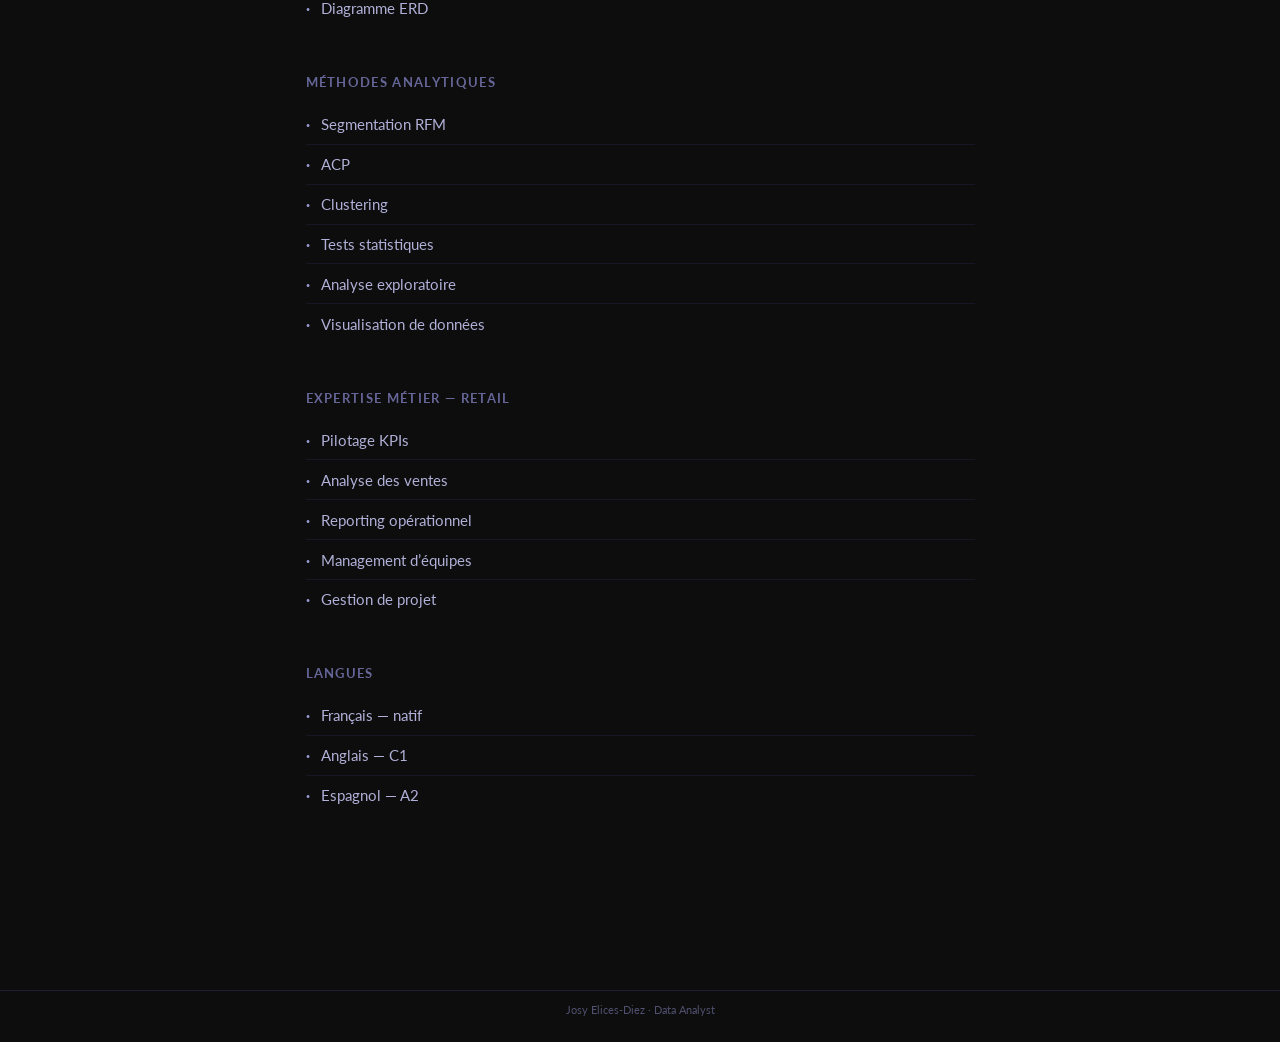
==== commit 03f84fbf: "Retire dernière phrase de la bio Co-Authored-By: Claude Sonnet 4.6 <noreply@anthropic.com>" ====
--- a/docs/index.html
+++ b/docs/index.html
@@ -142,11 +142,11 @@
 <div class="tab-content">
 <div id="tabset-1-1" class="tab-pane active" role="tabpanel" aria-labelledby="tabset-1-1-tab">
 <p>10 ans en retail, dont 5 de management — pilotage des KPIs, gestion de la performance. Cette expérience terrain m’a appris à lire les données bien avant de savoir coder.</p>
-<p>Reconvertie en data analytics chez <strong>OpenClassrooms × ENSAE</strong>, je construis aujourd’hui des analyses et dashboards qui parlent aux équipes métier. Mon avantage : je sais exactement ce que les chiffres représentent sur le terrain.</p>
+<p>Reconvertie en data analytics chez <strong>OpenClassrooms × ENSAE</strong>, je construis aujourd’hui des analyses et dashboards qui parlent aux équipes métier.</p>
 </div>
 <div id="tabset-1-2" class="tab-pane" role="tabpanel" aria-labelledby="tabset-1-2-tab">
 <p>10 years in retail, 5 in management — KPI tracking, performance management. That hands-on experience taught me to read data long before I learned to code.</p>
-<p>Retrained in data analytics at <strong>OpenClassrooms × ENSAE</strong>, I now build analyses and dashboards that speak to business teams. My edge: I know exactly what the numbers mean on the ground.</p>
+<p>Retrained in data analytics at <strong>OpenClassrooms × ENSAE</strong>, I now build analyses and dashboards that speak to business teams.</p>
 </div>
 </div>
 </div>
